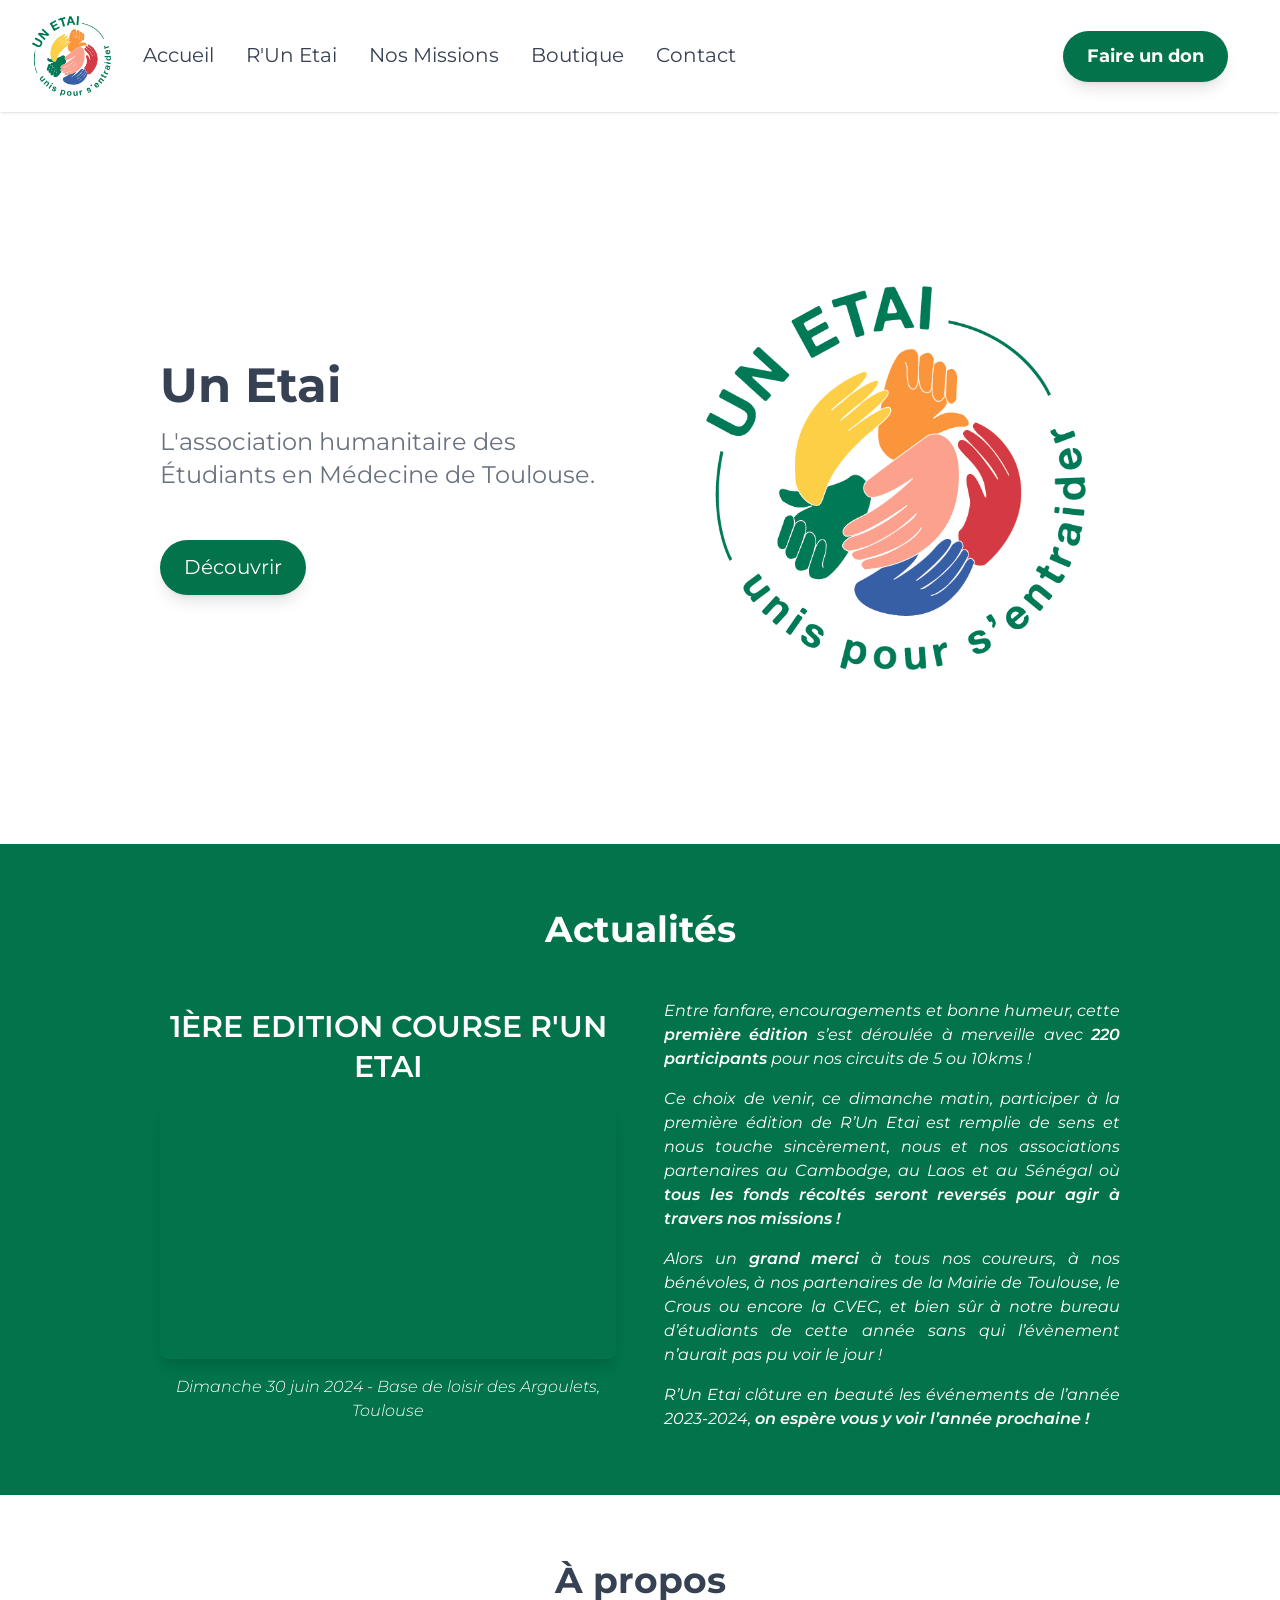
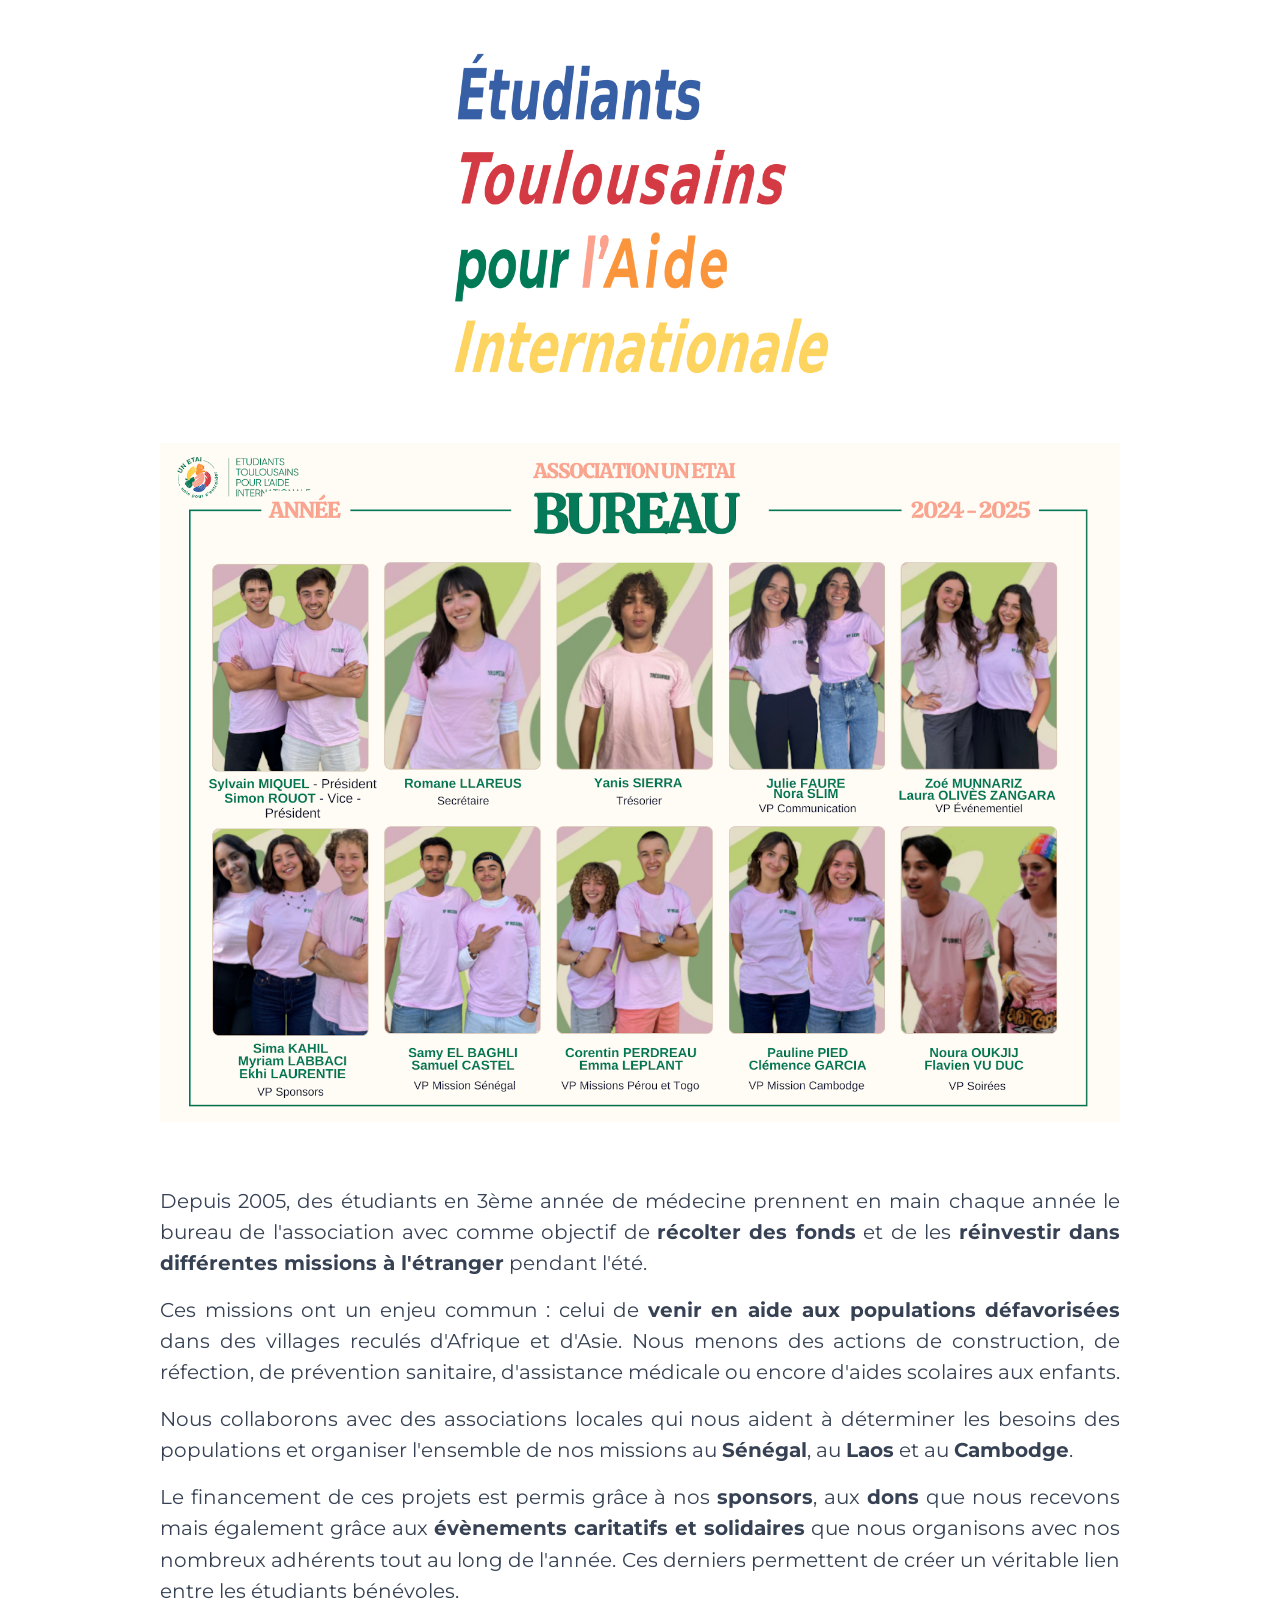
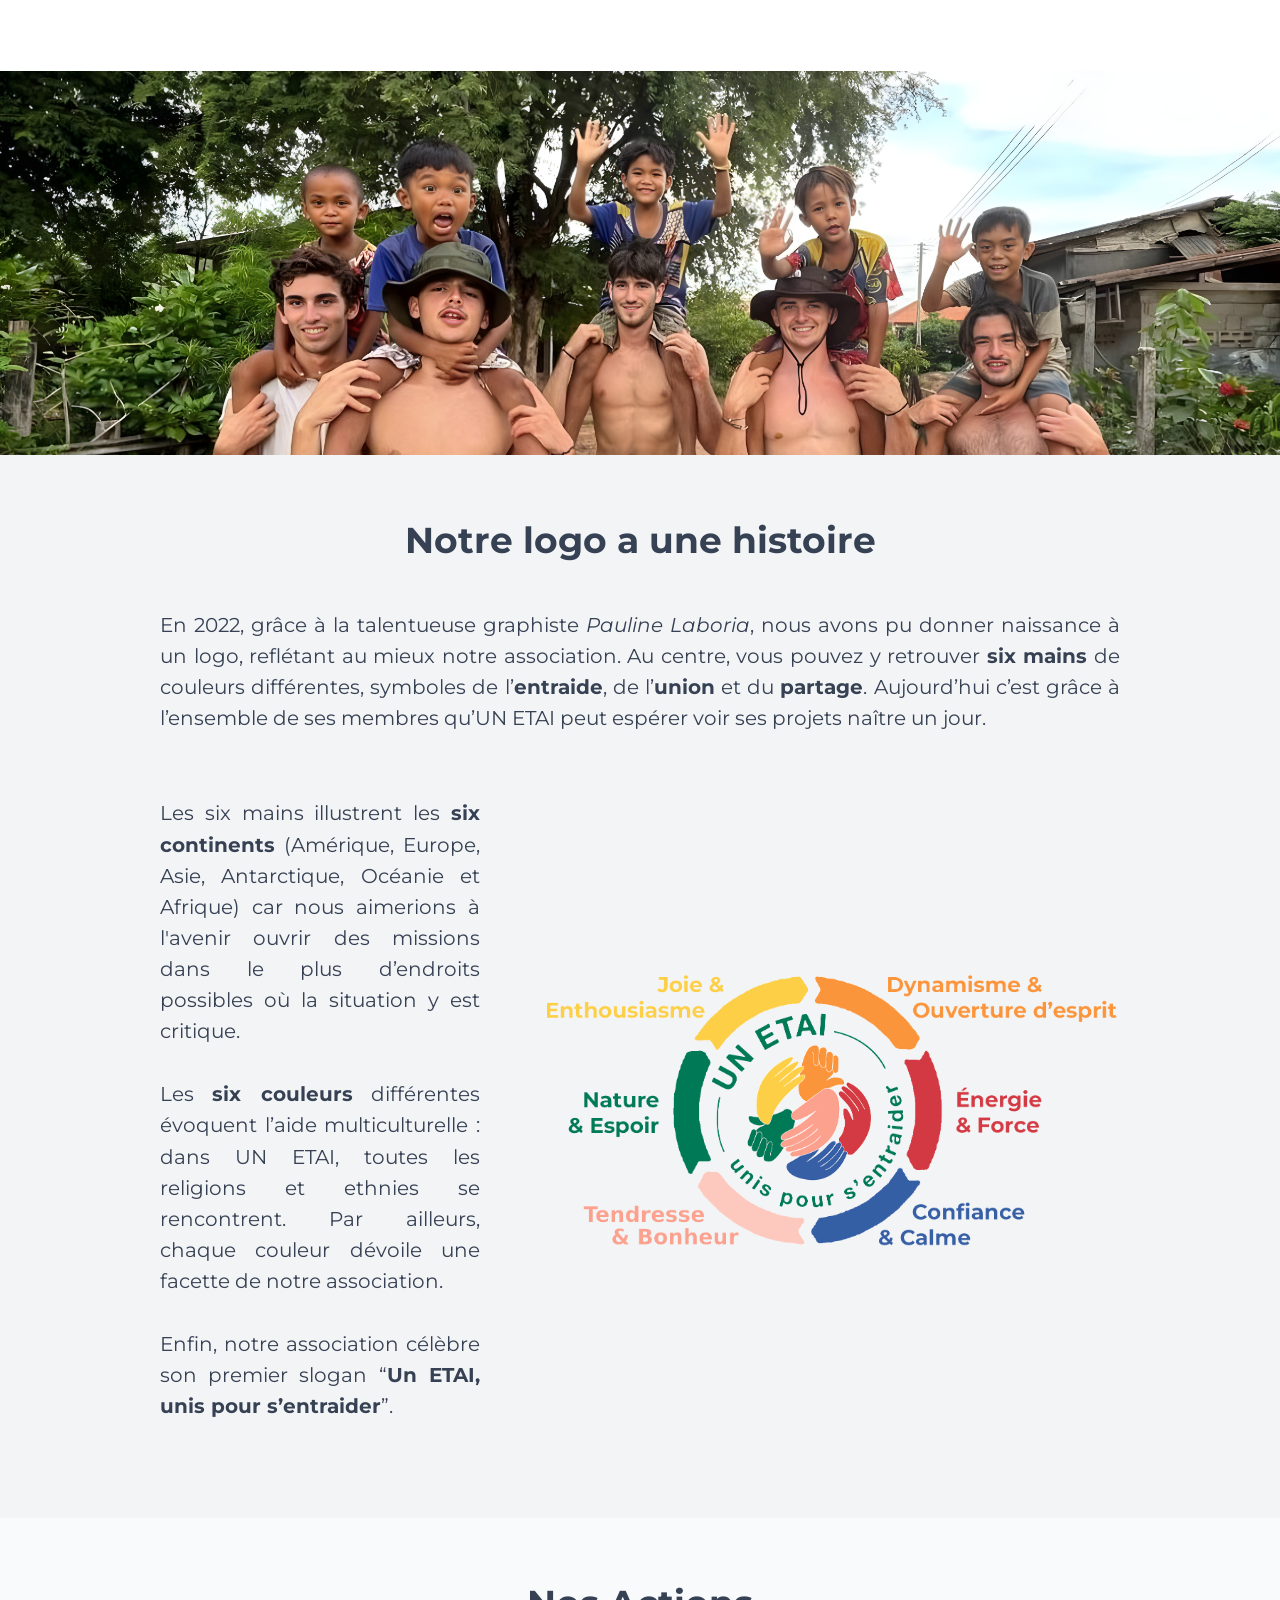
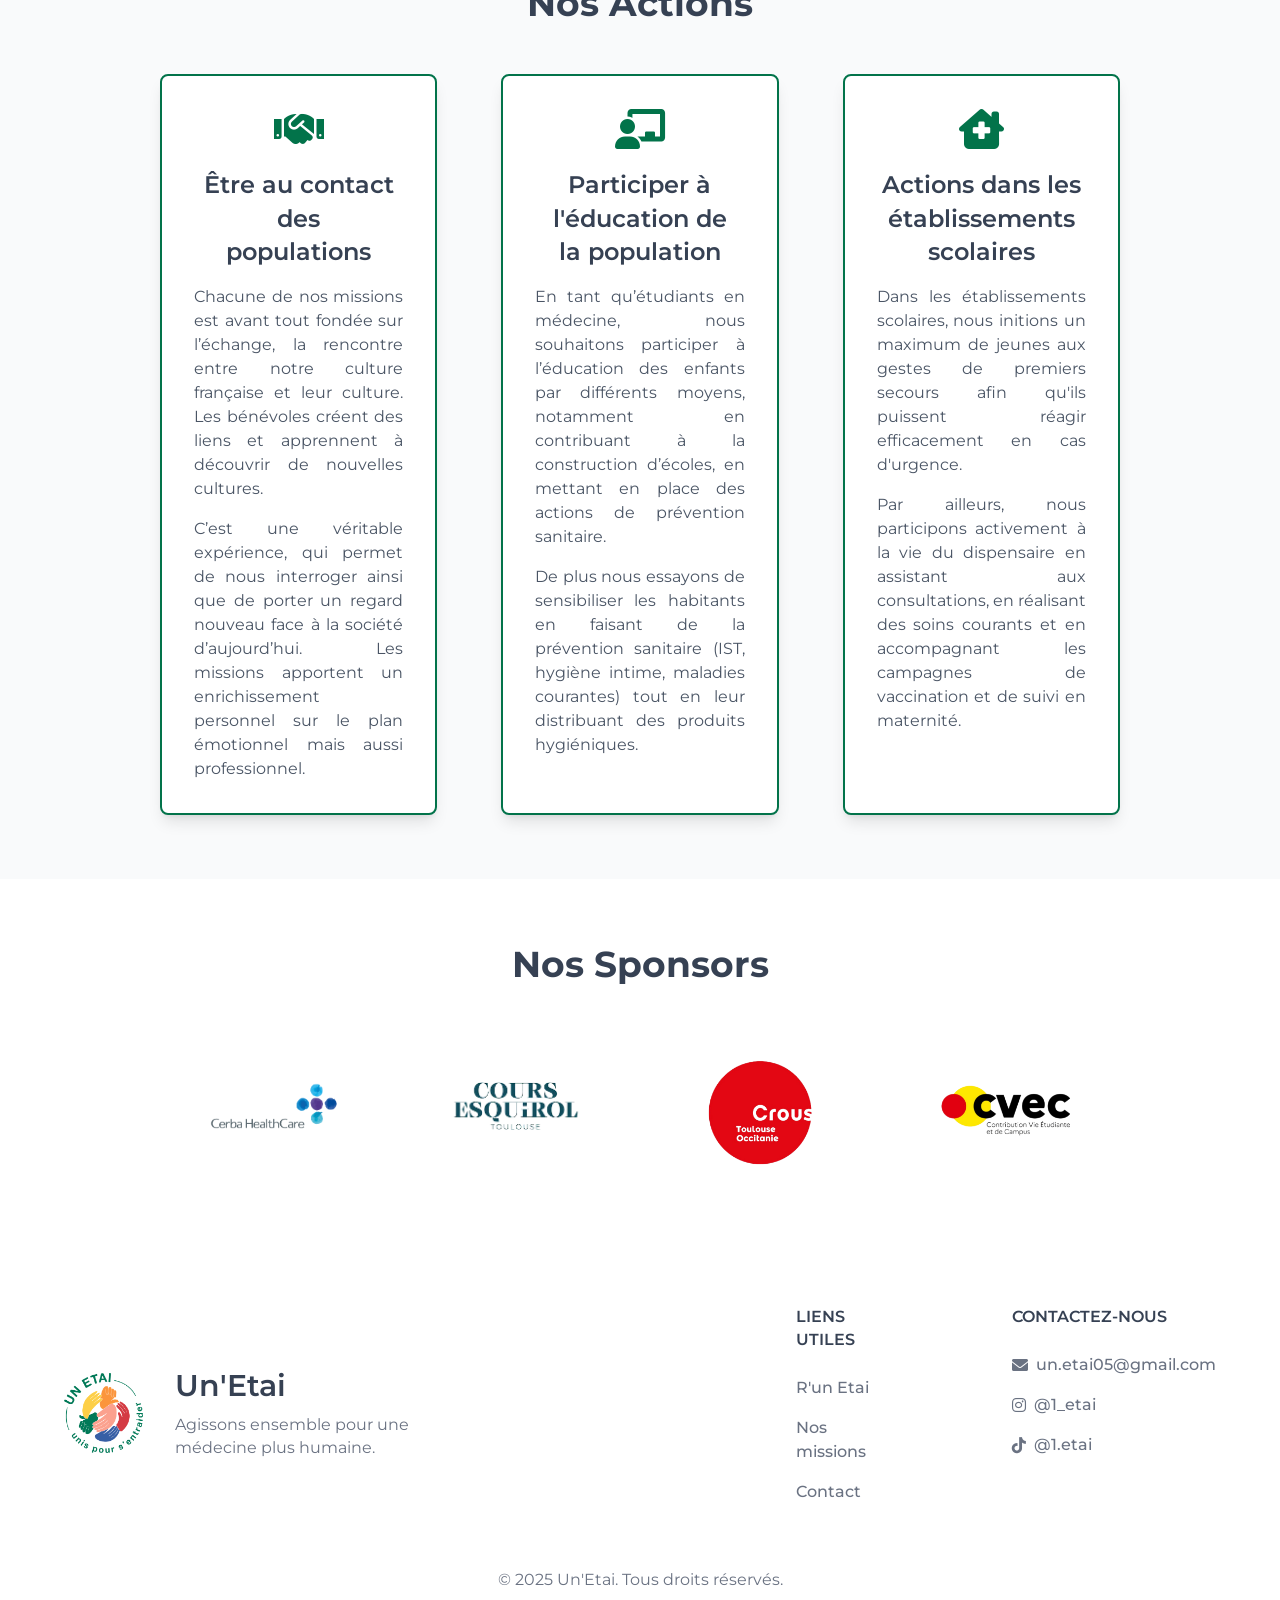
==== Un_Etai/index.html @ f913fe4f "Add files via upload" ====
<!DOCTYPE html>
<html lang="fr">
<head>
    <meta charset="UTF-8">
    <meta title="Un-Etai, L'association humanitaire des Étudiants en Médecine de Toulouse.">
    <meta name="description" content="A Toulouse, des étudiants en 3ème année de médecine à l'Université Toulouse III - Paul Sabatier, prennent en main chaque année le bureau de l'association humanitaire avec comme objectif de récolter des fonds et de les réinvestir dans différentes missions à l'étranger pendant l'été. "> 
    <meta name="viewport" content="width=device-width, initial-scale=1.0">
    <title>UN ETAI</title>
    <link href="https://fonts.googleapis.com/css2?family=Montserrat:wght@400;700&display=swap" rel="stylesheet">
    <link href="https://cdnjs.cloudflare.com/ajax/libs/font-awesome/6.0.0/css/all.min.css" rel="stylesheet">
    <link rel="stylesheet" href="./src/output.css">
    <link rel="shortcut icon" href="./assets/logos/unetai.png" type="image/x-icon">
</head>
<body class="bg-white font-montserrat">

    <!-- Navbar -->
    <header id="menu" class="bg-white shadow sticky z-50 top-0">
        <div class="flex flex-wrap justify-between items-center px-4 md:px-8 py-4 mx-auto">
            <div class="max-w-screen-xl flex justify-between items-center gap-8 text-left">
                <a href="index.html" class="flex items-center space-x-3 rtl:space-x-reverse">
                    <img src="./assets/logos/unetai.png" alt="Un Etai Logo" class="h-20">
                </a>
                <!-- Menu normal pour grand écran -->
                <nav class="hidden lg:flex items-center space-x-8 text-lg">
                    <a href="index.html" class="text-gray-700 hover:text-customGreen">Accueil</a>
                    <a href="runetai.html" class="text-gray-700 hover:text-customGreen">R'Un Etai</a>
                    <a href="missions.html" class="text-gray-700 hover:text-customGreen">Nos Missions</a>
                    <a href="boutique.html" class="text-gray-700 hover:text-customGreen">Boutique</a>
                    <a href="contact.html" class="text-gray-700 hover:text-customGreen">Contact</a>
                </nav>
            </div>

            <div class="flex lg:order-2 space-x-3 md:space-x-0 rtl:space-x-reverse items-center flex-wrap">
                <a href="https://www.helloasso.com/associations/un-etai/formulaires/6" target="_blank" class="bg-customGreen text-white font-bold text-base px-6 py-3 mx-5 rounded-full shadow-lg transition duration-300 transform hover:scale-110 text-center">Faire un don</a>
                <!-- Menu Hamburger -->
                <button id="hamburger-icon" data-collapse-toggle="navbar-sticky" type="button" class="inline-flex items-center p-2 w-10 h-10 justify-center text-sm text-gray-700 rounded-lg lg:hidden hover:bg-gray-100 focus:outline-none focus:ring-2 focus:ring-gray-100 transition duration-300" aria-controls="navbar-sticky" aria-expanded="false">
                    <span class="sr-only">Open main menu</span>
                    <svg class="w-5 h-5" aria-hidden="true" xmlns="http://www.w3.org/2000/svg" fill="none" viewBox="0 0 17 14">
                        <path stroke="currentColor" stroke-linecap="round" stroke-linejoin="round" stroke-width="2" d="M1 1h15M1 7h15M1 13h15"/>
                    </svg>
                </button>
            </div>
        </div>

        <!-- Menu mobile (affiché lors du clic sur le hamburger) -->
        <div class="lg:hidden" id="navbar-sticky" style="display: none;">
            <nav class="flex flex-col items-center space-y-4 text-lg p-4 bg-white">
                <a href="index.html" class="text-gray-700 hover:text-customGreen">Accueil</a>
                <a href="runetai.html" class="text-gray-700 hover:text-customGreen">R'Un Etai</a>
                <a href="missions.html" class="text-gray-700 hover:text-customGreen">Nos Missions</a>
                <a href="boutique.html" class="text-gray-700 hover:text-customGreen">Boutique</a>
                <a href="contact.html" class="text-gray-700 hover:text-customGreen">Contact</a>
            </nav>
        </div>

        <script>
            const hamburgerIcon = document.getElementById('hamburger-icon');
            const navbarMenu = document.getElementById('navbar-sticky');
        
            hamburgerIcon.addEventListener('click', () => {
                if (navbarMenu.style.display === 'none' || navbarMenu.style.display === '') {
                    navbarMenu.style.display = 'block';
                    hamburgerIcon.classList.add('bg-gray-100');
                } else {
                    navbarMenu.style.display = 'none';
                    hamburgerIcon.classList.remove('bg-gray-100');
                }
            });
        </script>
    </header>





    <!-- Découvrir -->

    
    <section id="decouvrir" class="bg-white text-gray-700 flex items-center justify-center py-16">
        <div class="container mx-auto flex flex-col lg:flex-row items-center justify-between gap-16 px-8 w-full md:w-4/5">
            <!-- Contenu à gauche -->
            <div class="flex flex-col justify-start text-center lg:text-left w-full lg:w-1/2">
                <h1 class="text-5xl font-bold mb-4 text-gray-700">Un Etai</h1>
                <p class="text-xl mb-12 text-gray-500">L'association humanitaire des Étudiants en Médecine de Toulouse.</p>
                <a href="#a-propos" 
                    class="bg-customGreen text-lg text-white px-6 py-3 rounded-full shadow-lg transition duration-300 transform hover:scale-110 mx-auto lg:mx-0 w-max" 
                    onclick="event.preventDefault(); window.scrollTo({ top: document.getElementById('a-propos').offsetTop - (document.getElementById('menu') ? document.getElementById('menu').offsetHeight : 0), behavior: 'smooth' });">
                    Découvrir
                </a>
            </div>
            
            <!-- Image à droite -->
            <div class="text-center lg:text-right w-4/5 lg:w-1/2">
                <img src="./assets/logos/unetai.png" class="max-h-96 w-full object-contain" alt="img">
            </div>
        </div>
    </section>
    <script>
        document.addEventListener('DOMContentLoaded', function() {
            const menuHeight = document.getElementById('menu').offsetHeight;
            const section = document.getElementById('decouvrir');
            section.style.minHeight = `calc(100dvh - 1.5*${menuHeight}px)`;
        });
    
        window.addEventListener('resize', function() {
            const menuHeight = document.getElementById('menu').offsetHeight;
            const section = document.getElementById('decouvrir');
            section.style.minHeight = `calc(100dvh - 1.5*${menuHeight}px)`;
        });
    </script>


    
    <!-- Actualités -->
    <section id="actualites" class= " bg-customGreen text-white py-16 flex justify-center">
        <div class="container mx-auto px-8 w-full md:w-4/5">
            <h2 class="text-3xl font-bold text-center mb-12 w-4/5 px-5 mx-auto">Actualités</h2>
            
            <div class="flex flex-col lg:flex-row items-center gap-12">
                <!-- Vidéo YouTube -->
                <div class="w-full lg:w-8/12 flex flex-col">
                    <h3 class="text-2xl text-center font-semibold mb-4 uppercase">1ère EDITION COURSE R'UN ETAI</h3>
                    <div class="relative w-full" style="padding-top: 56.25%;">
                        <iframe src="https://www.youtube.com/embed/MFkTIu50eDA?showinfo=0" 
                                class="absolute top-0 left-0 w-full h-full rounded-lg shadow-lg" 
                                frameborder="0" 
                                allow="accelerometer; autoplay; clipboard-write; encrypted-media; gyroscope; picture-in-picture" 
                                allowfullscreen>
                        </iframe>
                    </div>
                    <p class="italic font-light mt-4 text-center"> Dimanche 30 juin 2024 - Base de loisir des Argoulets, Toulouse</p>
                </div>

                <!-- Texte des actualités -->
                <div class="w-full lg:w-2/3 text-justify">
                    <div class="italic font-regular">
                        <p class="mb-4">
                            Entre fanfare, encouragements et bonne humeur, cette <span class="font-semibold">première édition</span> s’est déroulée à merveille avec <span class="font-semibold">220 participants</span> pour nos circuits de 5 ou 10kms !
                        </p>
                        <p class="mb-4">
                            Ce choix de venir, ce dimanche matin, participer à la première édition de R’Un Etai est remplie de sens et nous touche sincèrement, nous et nos associations partenaires au Cambodge, au Laos et au Sénégal où <span class="font-semibold">tous les fonds récoltés seront reversés pour agir à travers nos missions !</span> 
                        </p>
                        <p class="mb-4">
                            Alors un <span class="font-semibold">grand merci</span> à tous nos coureurs, à nos bénévoles, à nos partenaires de la Mairie de Toulouse, le Crous ou encore la CVEC, et bien sûr à notre bureau d’étudiants de cette année sans qui l’évènement n’aurait pas pu voir le jour !
                        </p>
                        <p>
                            R’Un Etai clôture en beauté les événements de l’année 2023-2024, <span class="font-semibold">on espère vous y voir l’année prochaine !</span>
                        </p>
                    </div>
                </div>
            </div>
        </div>
    </section>

    

    <!-- A propos -->
    <section id="a-propos" class="bg-white text-gray-700 py-16 flex items-center flex-col justify-center">
        <h2 class="text-3xl font-bold mb-12 text-center w-4/5 px-5 mx-auto">À propos</h2>
        <div class="container flex flex-wrap flex-col lg:flex-row justify-center gap-16 px-8 w-full md:w-4/5">
            <!-- Bloc Image -->
            <div class="max-w-96 m-auto">
                <img src="./assets/apropos.png" alt="apropos" class="my-auto mx-auto">
            </div>
            <div>
               <img src="./assets/img_header/Bureau_membre.png" >
             </div>
            
            <!-- Bloc Texte -->
            <div class="w-full text-lg xl:w-1/3 lg:w-2/3 flex-grow text-justify">
                <p class="">
                    Depuis 2005, des étudiants en 3ème année de médecine prennent en main chaque année le bureau de 
                    l'association avec comme objectif de <span class="font-bold">récolter des fonds</span> et de les 
                    <span class="font-bold">réinvestir dans différentes missions à l'étranger</span> pendant l'été.
                </p>
                <p class="mt-4">
                    Ces missions ont un enjeu commun : celui de <span class="font-bold">venir en aide aux populations défavorisées</span> dans des villages reculés d'Afrique et d'Asie. 
                    Nous menons des actions de construction, de réfection, de prévention sanitaire, d'assistance médicale ou encore d'aides scolaires aux enfants.
                </p>
                <p class="mt-4">
                    Nous collaborons avec des associations locales qui nous aident à déterminer les besoins des populations et organiser l'ensemble de nos missions au 
                    <span class="font-bold">Sénégal</span>, au <span class="font-bold">Laos</span> et au <span class="font-bold">Cambodge</span>.
                </p>
                <p class="mt-4">
                    Le financement de ces projets est permis grâce à nos <span class="font-bold">sponsors</span>, aux <span class="font-bold">dons</span> que nous recevons mais également grâce aux 
                    <span class="font-bold">évènements caritatifs et solidaires</span> que nous organisons avec nos nombreux adhérents tout au long de l'année. Ces derniers permettent de créer un véritable lien entre les étudiants bénévoles.
                </p>
            </div>
        </div>
    </section>
    
    
    
    <!-- Bandeau séparateur avec image -->
    <section id="bandeau" class="w-full h-96 bg-cover bg-center" style="background-image: url('./assets/bandeau.jpg');"></section>



    <!-- Histoire Logo -->
    <section id="logo" class="py-16 bg-gray-100">
        <h2 class="text-3xl font-bold mb-12 text-center text-gray-700 w-4/5 px-5 mx-auto">Notre logo a une histoire</h2>
        <div class="container mx-auto flex flex-wrap justify-center items-center px-8 w-full md:w-4/5 text-justify text-gray-700">
            <div class="w-full text-justify mb-8">
                <p class="text-lg mb-16">
                    En 2022, grâce à la talentueuse graphiste <a class="italic" href="https://www.behance.net/paulinelab435d">Pauline Laboria</a>, nous avons pu donner naissance à un logo, 
                    reflétant au mieux notre association.
                    Au centre, vous pouvez y retrouver <span class="font-bold text-gray-700">six mains</span> de couleurs différentes, symboles de l’<span class="font-bold text-gray-700">entraide</span>, 
                    de l’<span class="font-bold text-gray-700">union</span> et du <span class="font-bold text-gray-700">partage</span>. Aujourd’hui c’est grâce à l’ensemble de ses membres qu’UN ETAI peut espérer voir ses 
                    projets naître un jour.
                </p>

                <div class="flex flex-col xl:flex-row justify-between w-full align-top">
                    <div class="flex flex-col w-full xl:w-1/3 text-justify mb-8 xl:mb-0">
                        <p class="text-lg mb-8">
                            Les six mains illustrent les <span class="font-bold">six continents</span> (Amérique, Europe, Asie, Antarctique, Océanie et Afrique) car 
                            nous aimerions à l'avenir ouvrir des missions dans le plus d’endroits possibles où la situation y est critique. 
                        </p>
                        <p class="text-lg mb-8">
                            Les <span class="font-bold text-gray-700">six couleurs</span> différentes évoquent l’aide multiculturelle : dans UN ETAI, toutes les religions et ethnies 
                            se rencontrent. Par ailleurs, chaque couleur dévoile une facette de notre association.
                        </p>
                        <p class="text-lg"> 
                            Enfin, notre association célèbre son premier slogan “<span class="font-bold text-gray-700">Un ETAI, unis pour s’entraider</span>”. 
                        </p>
                    </div>

                    <div class="w-full xl:w-3/5 my-auto flex justify-center mt-8 xl:my-auto">
                        <img src="./assets/UNETAIAPROPOS.png" alt="Logo UN ETAI" class="">
                    </div>
                </div>
            </div>
        </div>
    </section>

 

    <!-- Nos Actions -->
    <section id="actions" class="bg-gray-50 py-16 flex justify-center">
        <div class="container mx-auto px-8 w-full md:w-4/5">
            <h2 class="text-3xl text-gray-700 font-bold text-center mb-12 w-4/5 px-5 mx-auto">Nos Actions</h2>

            <div class="grid grid-cols-1 sm:grid-cols-1 md:grid-cols-1 lg:grid-cols-2 xl:grid-cols-3 gap-16">
                <!-- Rectangle 1 -->
                <div class="bg-white p-8 rounded-lg shadow-lg border-2 border-customGreen flex flex-col items-center text-justify">
                    <div class="mb-4 text-customGreen text-4xl">
                        <i class="fas fa-handshake"></i>
                    </div>
                    <h3 class="text-xl font-semibold mb-4 text-center text-gray-700">Être au contact des<br>populations</h3>
                    <p class="text-gray-600">Chacune de nos missions est avant tout fondée sur l’échange, la rencontre entre notre culture française et leur culture. Les bénévoles créent des liens et apprennent à découvrir de nouvelles cultures.</p>
                    <p class="text-gray-600 mt-4">C’est une véritable expérience, qui permet de nous interroger ainsi que de porter un regard nouveau face à la société d’aujourd’hui. Les missions apportent un enrichissement personnel sur le plan émotionnel mais aussi professionnel.</p>
                </div>

                <!-- Rectangle 2 -->
                <div class="bg-white p-8 rounded-lg shadow-lg border-2 border-customGreen flex flex-col items-center text-justify">
                    <div class="mb-4 text-customGreen text-4xl">
                        <i class="fas fa-chalkboard-teacher"></i>
                    </div>
                    <h3 class="text-xl font-semibold mb-4 text-center text-gray-700">Participer à l'éducation de<br>la population</h3>
                    <p class="text-gray-600">En tant qu’étudiants en médecine, nous souhaitons participer à l’éducation des enfants par différents moyens, notamment en contribuant à la construction d’écoles, en mettant en place des actions de prévention sanitaire.</p>
                    <p class="text-gray-600 mt-4">De plus nous essayons de sensibiliser les habitants en faisant de la prévention sanitaire (IST, hygiène intime, maladies courantes) tout en leur distribuant des produits hygiéniques.</p>
                </div>

                <!-- Rectangle 3 -->
                <div class="bg-white p-8 rounded-lg shadow-lg border-2 border-customGreen flex flex-col items-center text-justify">
                    <div class="mb-4 text-customGreen text-4xl">
                        <i class="fas fa-clinic-medical"></i>
                    </div>
                    <h3 class="text-xl font-semibold mb-4 text-center text-gray-700">Actions dans les établissements<br>scolaires</h3>
                    <p class="text-gray-600">Dans les établissements scolaires, nous initions un maximum de jeunes aux gestes de premiers secours afin qu'ils puissent réagir efficacement en cas d'urgence.</p>
                    <p class="text-gray-600 mt-4">Par ailleurs, nous participons activement à la vie du dispensaire en assistant aux consultations, en réalisant des soins courants et en accompagnant les campagnes de vaccination et de suivi en maternité.</p>
                </div>
            </div>
        </div>
    </section>


    
    <!-- Sponsors -->
    <section id="sponsors" class="bg-white text-gray-700 py-16 flex justify-center">
        <div class="container mx-auto px-8 w-full md:w-4/5">
            <h2 class="text-3xl font-bold text-center mb-12 w-4/5 px-5 mx-auto">Nos Sponsors</h2>
            
            <div class="grid grid-cols-2 sm:grid-cols-2 md:grid-cols-3 lg:grid-cols-4 gap-4">
                <div class="flex items-center justify-center h-36 w-36 mx-auto">
                    <img src="./assets/logos/cerballiance.png" alt="Sponsor Cerballiance" class="h-full w-auto object-contain">
                </div>
    
                <div class="flex items-center justify-center h-36 w-36 mx-auto">
                    <img src="./assets/logos/cours-esquirol.png" alt="Sponsor Esquirol" class="h-full w-auto object-contain">
                </div>
    
                <div class="flex items-center justify-center h-36 w-36 mx-auto">
                    <img src="./assets/logos/crous.png" alt="Sponsor Crous" class="h-full w-auto object-contain">
                </div>
    
                <div class="flex items-center justify-center h-36 w-36 mx-auto">
                    <img src="./assets/logos/cvec.png" alt="Sponsor CVEC" class="h-full w-auto object-contain">
                </div>
            </div>
        </div>
    </section>



    


    <!-- Footer -->
    <footer class="bg-white">
        <div class="mx-auto w-full p-16 py-16">
            <div class="flex flex-col xl:flex-row xl:gap-96 justify-center mx-auto items-center gap-16">
                <!-- Logo, Nom et Description -->
                <div class="flex flex-col md:flex-row items-center justify-center md:justify-start gap-8">
                    <img src="./assets/logos/unetai.png" alt="Logo Un'Etai" class="h-20">
                    <div class="flex text-center flex-col flex-wrap md:text-left">
                        <span class="text-2xl font-semibold text-gray-700">Un'Etai</span>
                        <p class="mt-2 text-sm text-gray-500 max-w-64">Agissons ensemble pour une médecine plus humaine.</p>
                    </div>
                </div>
    
                <!-- Liens Utiles et Moyens de Contact -->
                <div class="flex flex-col md:flex-row justify-center text-center md:text-left gap-8 md:gap-32">
                    <!-- Liens Utiles -->
                    <div class="w-full">
                        <h2 class="mb-6 text-sm font-semibold text-gray-700 uppercase">Liens Utiles</h2>
                        <ul class="text-gray-500 font-medium">
                            <li class="mb-4">
                                <a href="runetai.html" class="hover:text-customGreen">R'un Etai</a>
                            </li>
                            <li class="mb-4">
                                <a href="missions.html" class="hover:text-customGreen">Nos missions</a>
                            </li>
                            <li class="mb-4">
                                <a href="contact.html" class="hover:text-customGreen">Contact</a>
                            </li>
                        </ul>
                    </div>
    
                    <!-- Moyens de Contact -->
                    <div class="w-full">
                        <h2 class="mb-6 text-sm font-semibold text-gray-700 uppercase">Contactez-Nous</h2>
                        <ul class="text-gray-500 font-medium flex flex-col items-center justify-center md:items-start">
                            <li class="mb-4 flex items-center space-x-2 group">
                                <i class="fas fa-envelope text-gray-500 group-hover:text-customGreen group-hover:cursor-pointer"></i>
                                <a href="mailto:un.etai05@gmail.com" class="group-hover:text-customGreen">un.etai05@gmail.com</a>
                            </li>
                            <li class="mb-4 flex items-center space-x-2 group">
                                <i class="fab fa-instagram text-gray-500 group-hover:text-customGreen group-hover:cursor-pointer"></i>
                                <a href="https://www.instagram.com/1_etai/" target="_blank" class="group-hover:text-customGreen">@1_etai</a>
                            </li>
                            <li class="flex items-center space-x-2 group">
                                <i class="fab fa-tiktok text-gray-500 group-hover:text-customGreen group-hover:cursor-pointer"></i>
                                <a href="https://www.tiktok.com/@1.etai" target="_blank" class="group-hover:text-customGreen">@1.etai</a>
                            </li>
                        </ul>
                    </div>
                </div>
            </div>
    
            <!-- Copyright -->
            <div class="text-center mt-12">
                <span class="text-sm text-gray-500">&copy; 2025 Un'Etai. Tous droits réservés.</span>
            </div>
        </div>
    </footer>
    
</body>
</html>
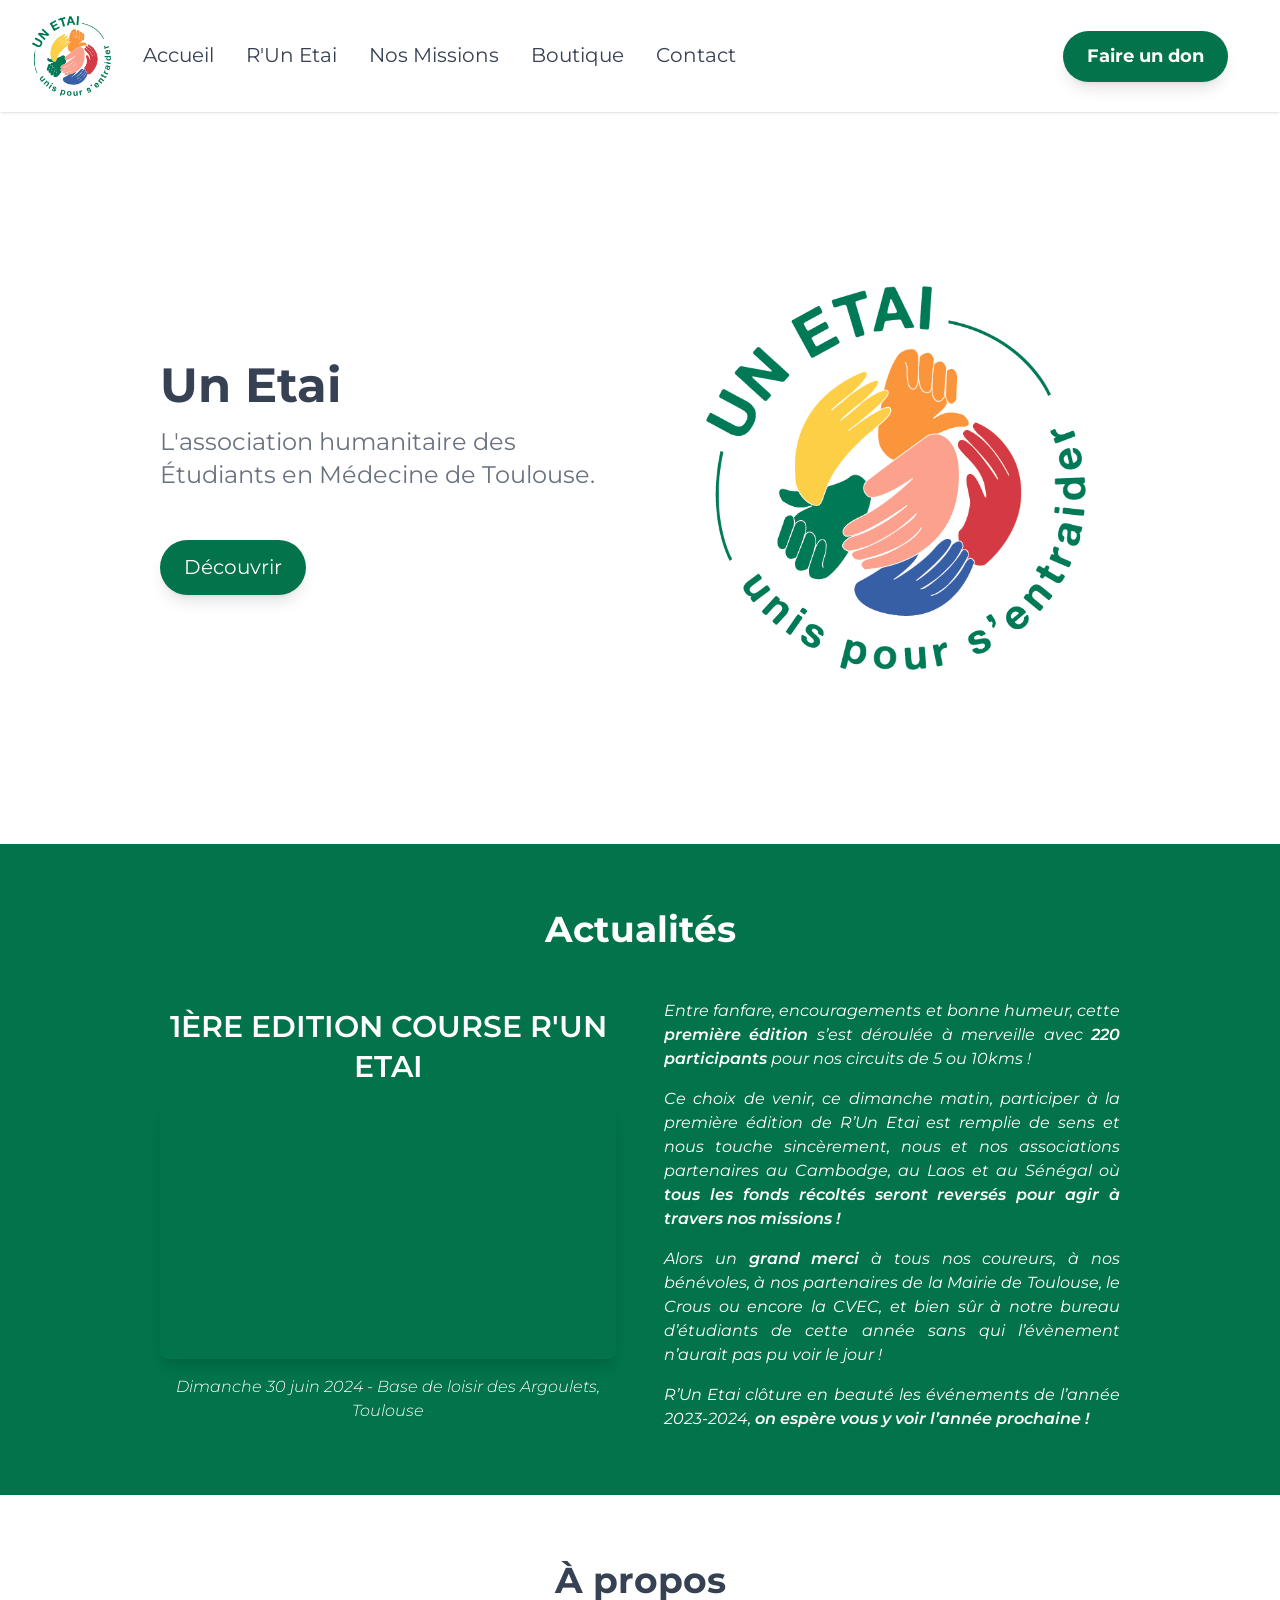
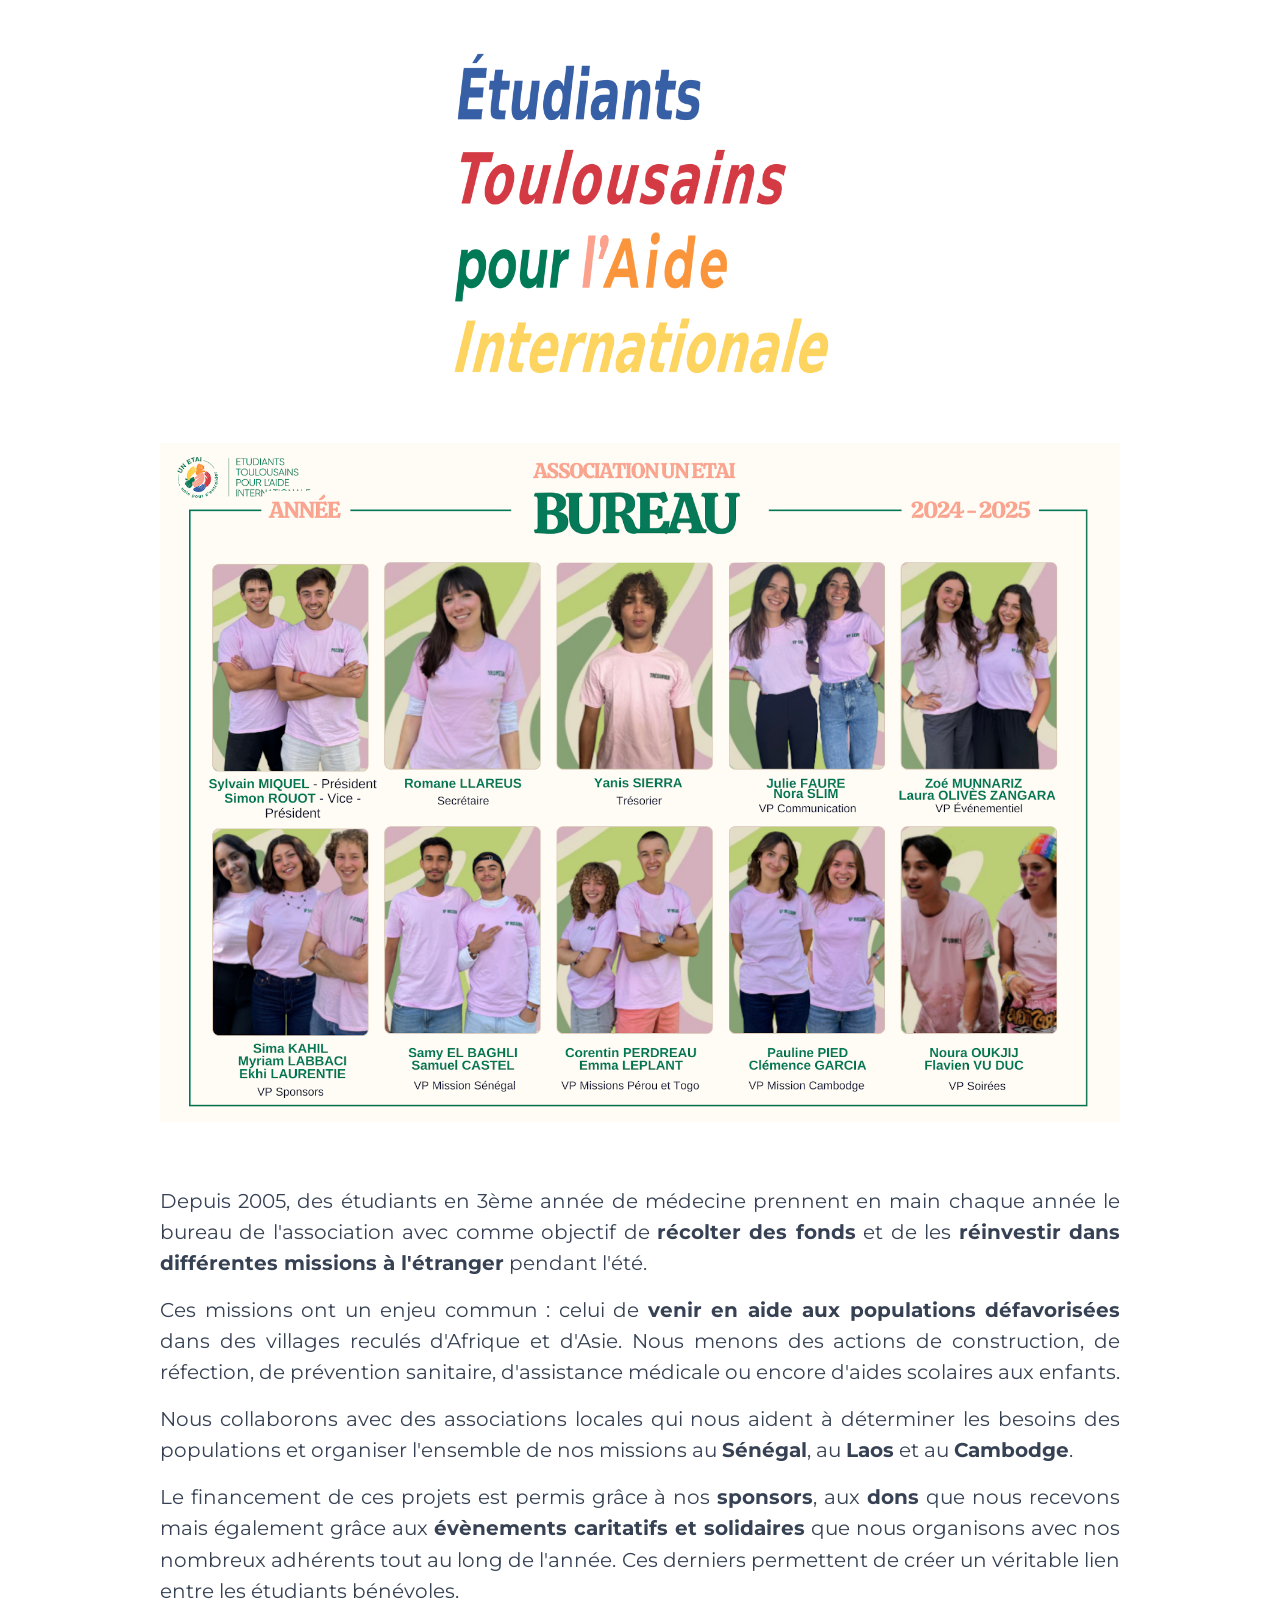
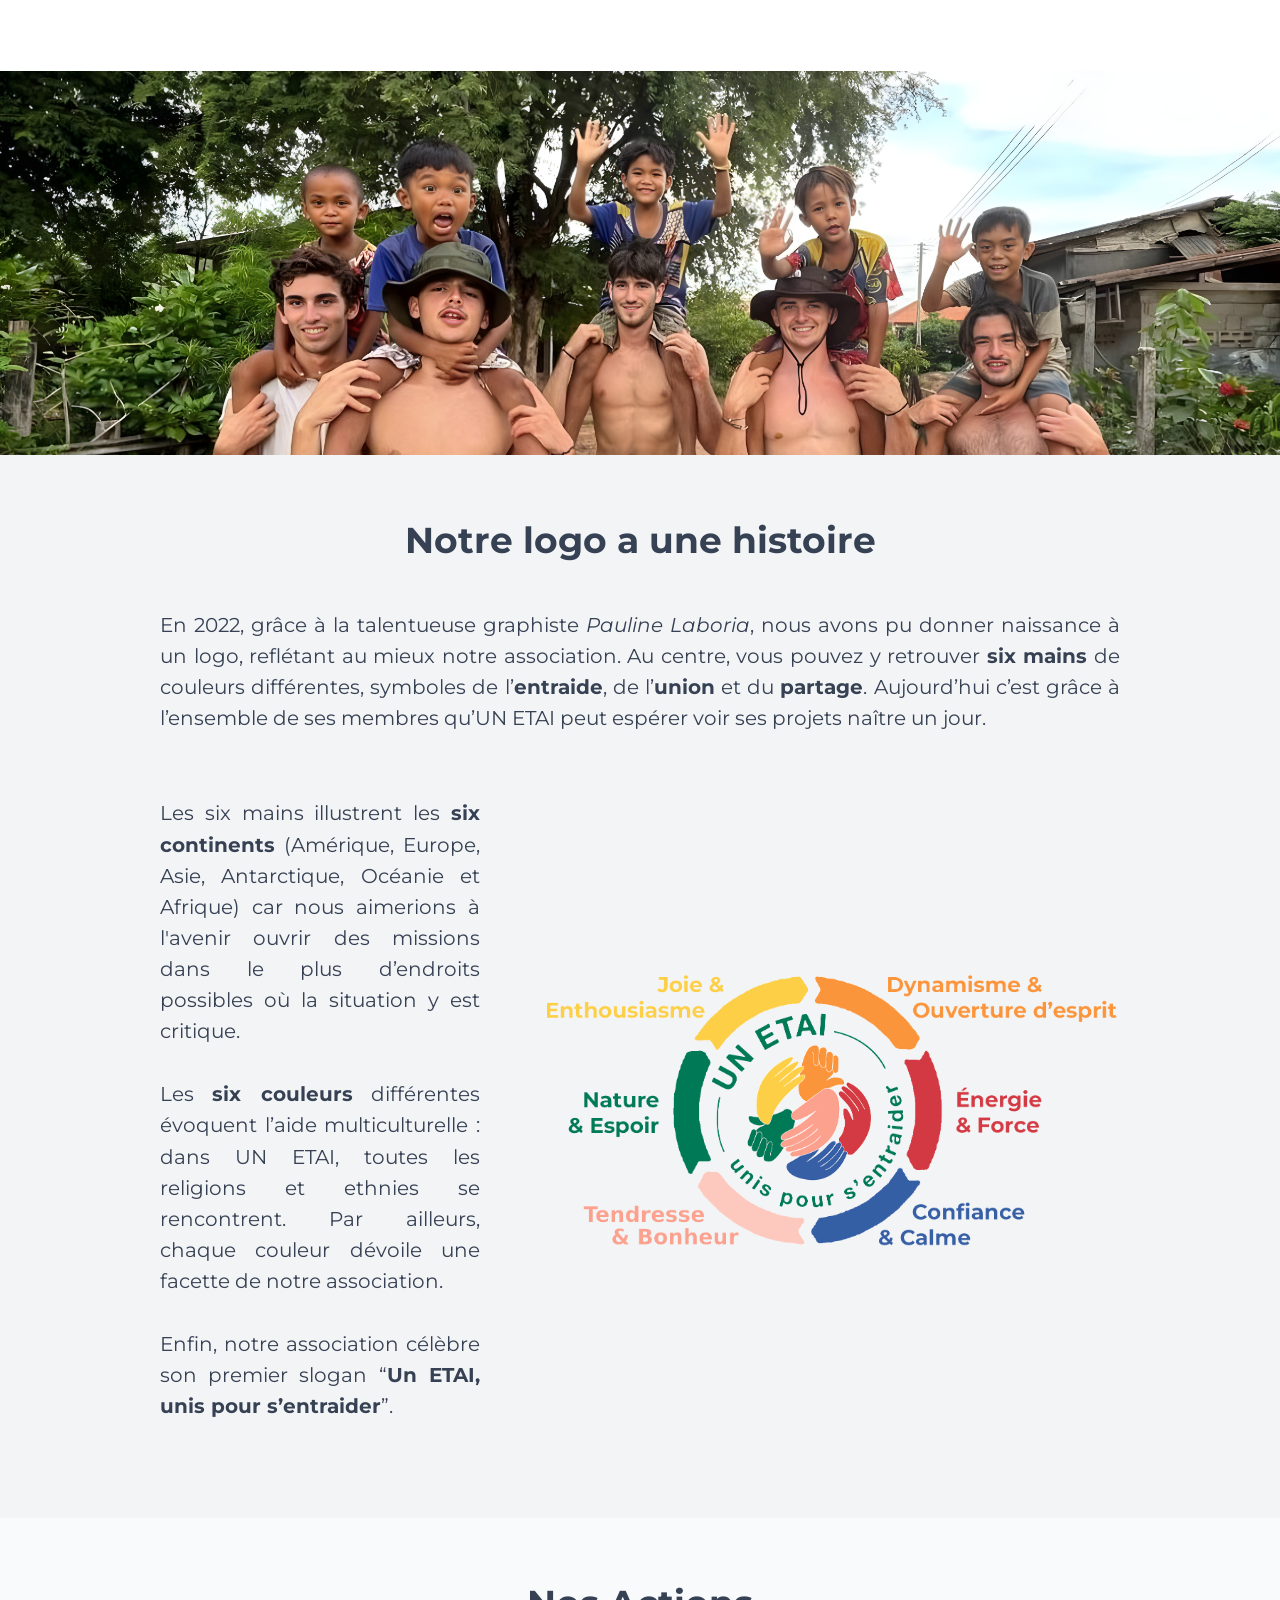
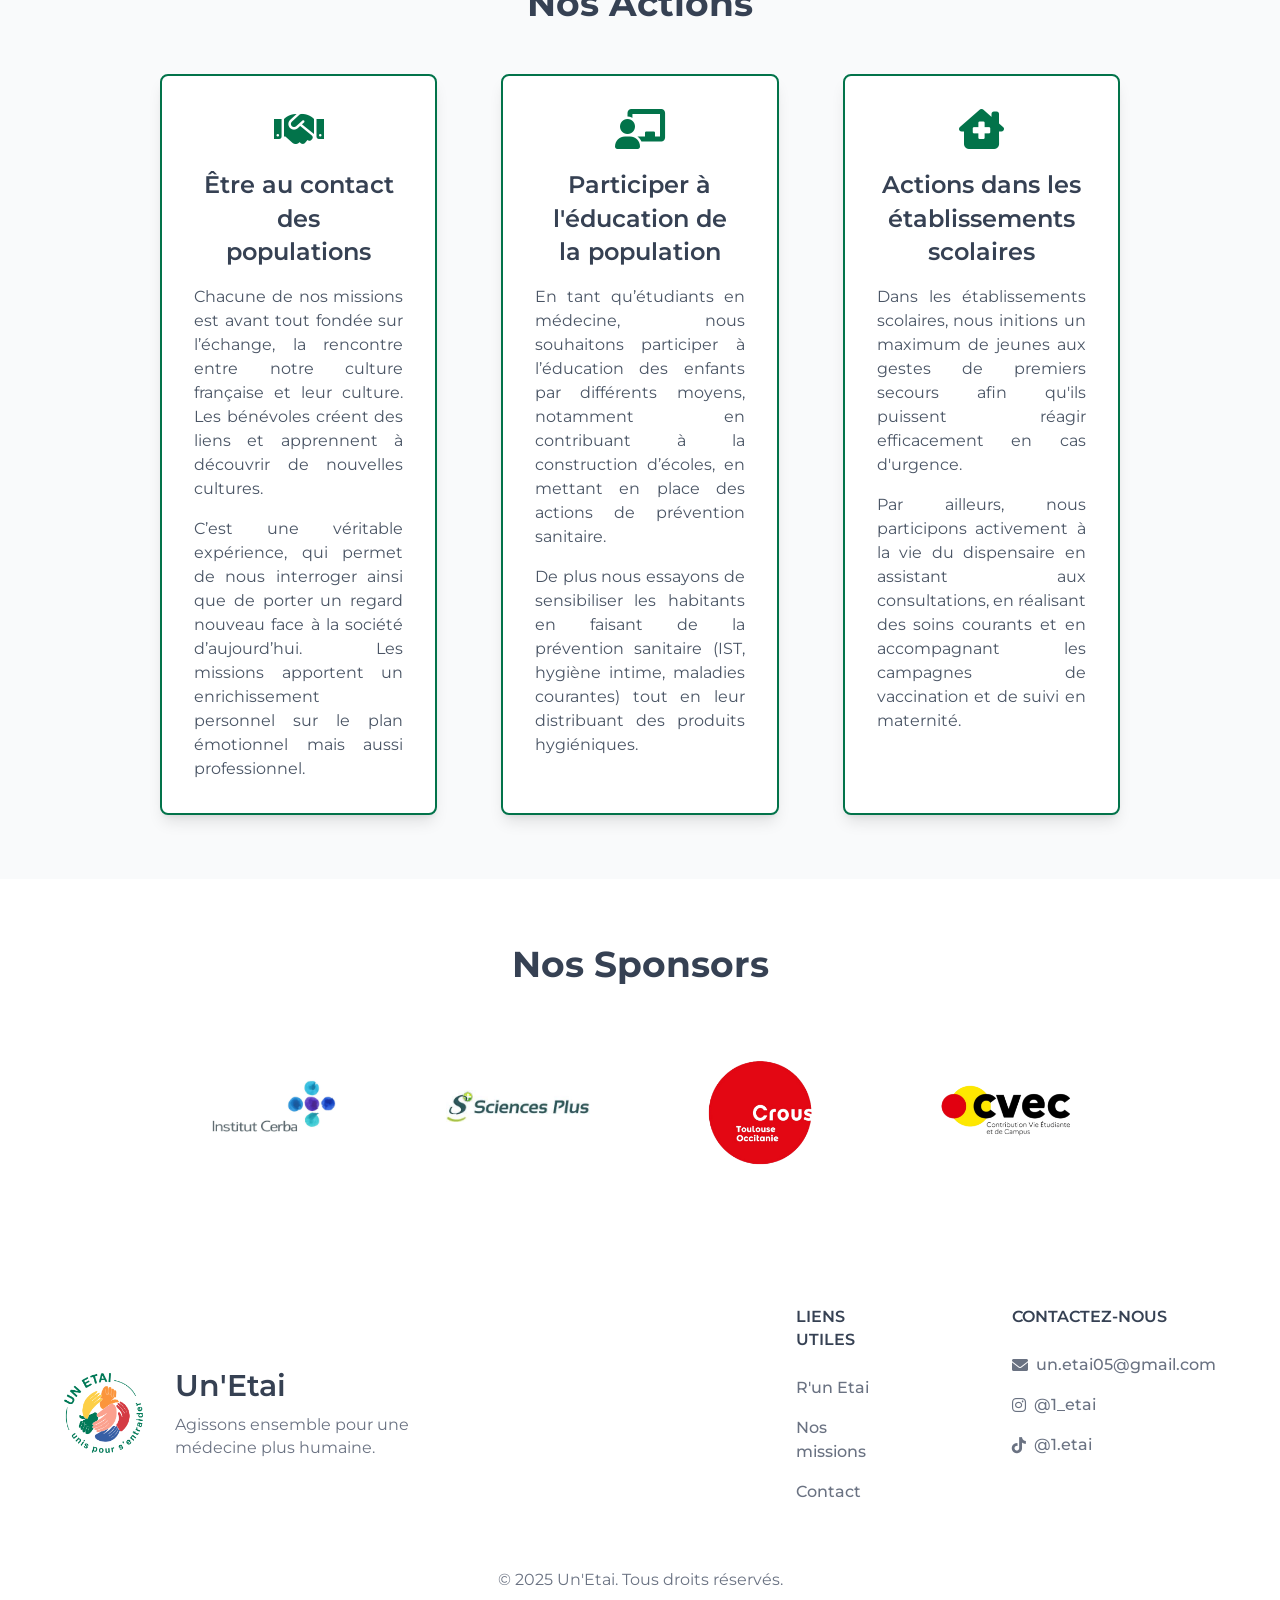
==== commit 4deeb3c4: "Update index.html" ====
--- a/Un_Etai/index.html
+++ b/Un_Etai/index.html
@@ -286,7 +286,7 @@
                 </div>
     
                 <div class="flex items-center justify-center h-36 w-36 mx-auto">
-                    <img src="./assets/logos/cours-esquirol.png" alt="Sponsor Esquirol" class="h-full w-auto object-contain">
+                    <img src="./assets/logos/Science_plus.png" alt="Sponsor Esquirol" class="h-full w-auto object-contain">
                 </div>
     
                 <div class="flex items-center justify-center h-36 w-36 mx-auto">
